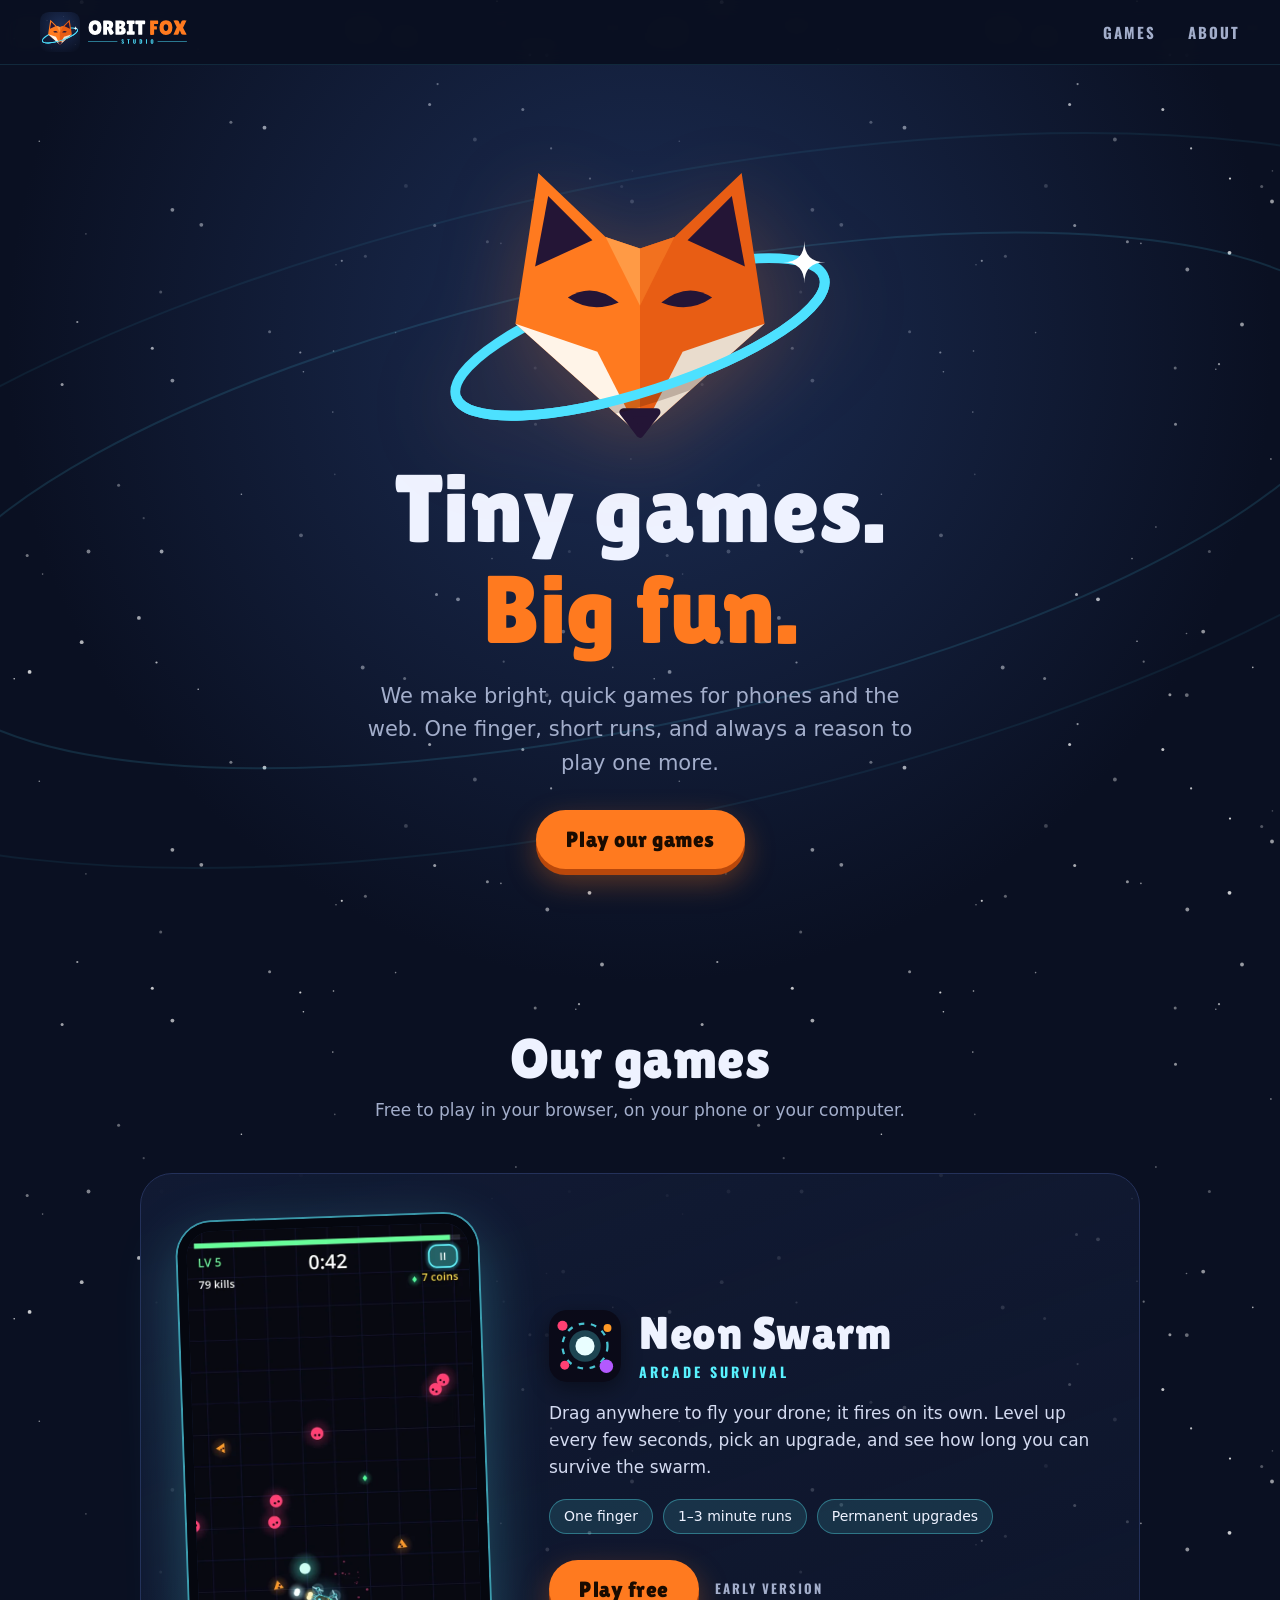
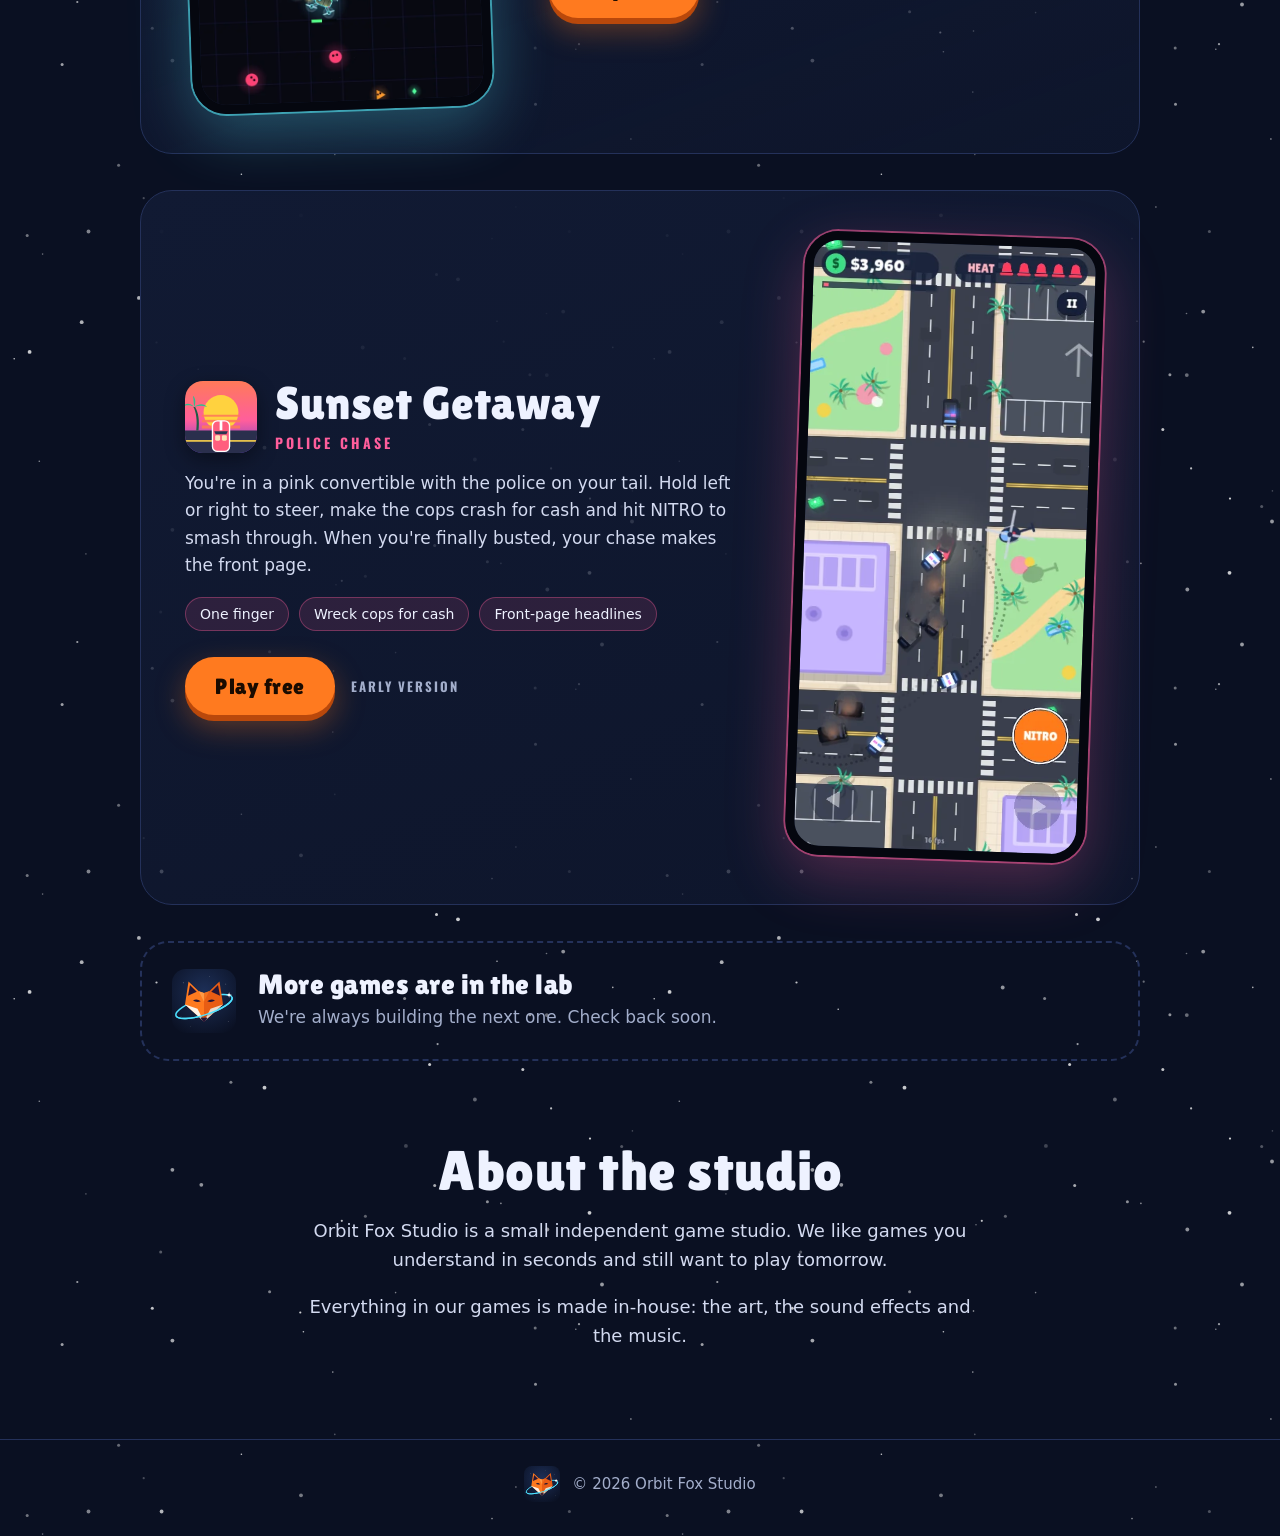
==== index.html @ 2073d0e7 "Publish studio site Co-Authored-By: Claude Opus 5.5 <noreply@anthropic.com>" ====
<!doctype html>
<html lang="en">
<head>
<meta charset="utf-8">
<meta name="viewport" content="width=device-width, initial-scale=1">
<title>Orbit Fox Studio · Quick, bright games you can play with one finger</title>
<meta name="description" content="Orbit Fox Studio makes quick, bright one-finger games for phones and the web. Play Neon Swarm and Sunset Getaway free in your browser.">
<meta name="theme-color" content="#0a1022">
<link rel="icon" href="assets/favicon.ico" sizes="16x16 32x32 48x48">
<link rel="apple-touch-icon" href="assets/apple-touch-icon.png">
<meta property="og:type" content="website">
<meta property="og:site_name" content="Orbit Fox Studio">
<meta property="og:title" content="Orbit Fox Studio">
<meta property="og:description" content="Quick, bright one-finger games. Play free in your browser.">
<meta property="og:url" content="https://orbitfoxstudio.github.io/">
<meta property="og:image" content="https://orbitfoxstudio.github.io/assets/og-banner.png">
<meta property="og:image:width" content="1280">
<meta property="og:image:height" content="640">
<meta name="twitter:card" content="summary_large_image">
<link rel="preload" href="assets/fonts/LilitaOne.woff2" as="font" type="font/woff2" crossorigin>
<link rel="stylesheet" href="style.css">
</head>
<body>

<header class="top">
  <a class="brand" href="#top" aria-label="Orbit Fox Studio home">
    <img src="assets/orbitfox-lockup-on-dark.svg" alt="Orbit Fox Studio" width="162" height="44">
  </a>
  <nav>
    <a href="#games">Games</a>
    <a href="#about">About</a>
  </nav>
</header>

<main id="top">
  <section class="hero">
    <svg class="orbits" viewBox="0 0 1200 700" preserveAspectRatio="xMidYMid slice" aria-hidden="true">
      <ellipse cx="600" cy="330" rx="560" ry="170" transform="rotate(-12 600 330)"/>
      <ellipse cx="600" cy="330" rx="720" ry="240" transform="rotate(-12 600 330)"/>
    </svg>
    <div class="hero-inner">
      <img class="hero-mark" src="assets/orbitfox-mark-on-dark.svg" alt="" width="488" height="360">
      <h1>Tiny games.<br><span>Big fun.</span></h1>
      <p class="lead">We make bright, quick games for phones and the web. One finger, short runs, and always a reason to play one more.</p>
      <a class="btn" href="#games">Play our games</a>
    </div>
  </section>

  <section id="games" class="games">
    <h2>Our games</h2>
    <p class="sub">Free to play in your browser, on your phone or your computer.</p>

    <article class="game" style="--accent:#59f2ff">
      <a class="phone" href="/neon-swarm/" aria-label="Play Neon Swarm">
        <img src="assets/games/neon-swarm.webp" alt="Neon Swarm: a small drone fighting a swarm of glowing pink enemies" width="640" height="1075" loading="lazy">
      </a>
      <div class="info">
        <div class="title-row">
          <img class="icon" src="assets/games/neon-swarm-icon.svg" alt="" width="72" height="72">
          <div>
            <h3>Neon Swarm</h3>
            <p class="genre">Arcade survival</p>
          </div>
        </div>
        <p>Drag anywhere to fly your drone; it fires on its own. Level up every few seconds, pick an upgrade, and see how long you can survive the swarm.</p>
        <ul class="facts">
          <li>One finger</li>
          <li>1–3 minute runs</li>
          <li>Permanent upgrades</li>
        </ul>
        <div class="actions">
          <a class="btn" href="/neon-swarm/">Play free</a>
          <span class="badge">Early version</span>
        </div>
      </div>
    </article>

    <article class="game flip" style="--accent:#ff5e9c">
      <a class="phone" href="/sunset-getaway/" aria-label="Play Sunset Getaway">
        <img src="assets/games/sunset-getaway.webp" alt="Sunset Getaway: a pink convertible chased by police cars through a sunny city" width="400" height="860" loading="lazy">
      </a>
      <div class="info">
        <div class="title-row">
          <img class="icon" src="assets/games/sunset-getaway-icon.svg" alt="" width="72" height="72">
          <div>
            <h3>Sunset Getaway</h3>
            <p class="genre">Police chase</p>
          </div>
        </div>
        <p>You're in a pink convertible with the police on your tail. Hold left or right to steer, make the cops crash for cash and hit NITRO to smash through. When you're finally busted, your chase makes the front page.</p>
        <ul class="facts">
          <li>One finger</li>
          <li>Wreck cops for cash</li>
          <li>Front-page headlines</li>
        </ul>
        <div class="actions">
          <a class="btn" href="/sunset-getaway/">Play free</a>
          <span class="badge">Early version</span>
        </div>
      </div>
    </article>

    <div class="lab">
      <img src="assets/orbitfox-icon-rounded.svg" alt="" width="64" height="64">
      <div>
        <h3>More games are in the lab</h3>
        <p>We're always building the next one. Check back soon.</p>
      </div>
    </div>
  </section>

  <section id="about" class="about">
    <h2>About the studio</h2>
    <p>Orbit Fox Studio is a small independent game studio. We like games you understand in seconds and still want to play tomorrow.</p>
    <p>Everything in our games is made in&#8209;house: the art, the sound effects and the music.</p>
  </section>
</main>

<footer>
  <img src="assets/orbitfox-icon-rounded.svg" alt="" width="36" height="36">
  <p>© 2026 Orbit Fox Studio</p>
</footer>

</body>
</html>
---- style.css ----
@font-face {
  font-family: "Lilita One";
  src: url(assets/fonts/LilitaOne.woff2) format("woff2");
  font-display: swap;
}
@font-face {
  font-family: "Oswald";
  src: url(assets/fonts/Oswald-Bold.woff2) format("woff2");
  font-weight: 700;
  font-display: swap;
}

:root {
  --space: #0a1022;
  --space-2: #1d2f57;
  --card: #111a33;
  --line: #24315a;
  --text: #eef2ff;
  --muted: #a3aecb;
  --orange: #ff7a1f;
  --cyan: #4de1ff;
  --display: "Lilita One", system-ui, sans-serif;
}

* { box-sizing: border-box; }
html { scroll-behavior: smooth; scroll-padding-top: 72px; }
body {
  margin: 0;
  background: var(--space) url(assets/stars.svg);
  color: var(--text);
  font: 17px/1.6 system-ui, -apple-system, "Segoe UI", Roboto, sans-serif;
  -webkit-font-smoothing: antialiased;
}
img { display: block; max-width: 100%; height: auto; }
a { color: inherit; }
h1, h2, h3 { font-family: var(--display); font-weight: 400; line-height: 1.05; margin: 0; letter-spacing: .5px; }

/* header */
.top {
  position: sticky; top: 0; z-index: 10;
  display: flex; align-items: center; justify-content: space-between;
  padding: 12px clamp(16px, 4vw, 40px);
  background: rgba(10, 16, 34, .82);
  backdrop-filter: blur(10px);
  border-bottom: 1px solid rgba(77, 225, 255, .12);
}
.brand img { height: 40px; width: auto; }
.top nav { display: flex; gap: clamp(14px, 3vw, 32px); }
.top nav a {
  font-family: "Oswald", sans-serif; font-weight: 700; text-transform: uppercase;
  letter-spacing: 2px; font-size: 15px; text-decoration: none; color: var(--muted);
}
.top nav a:hover { color: var(--cyan); }

/* hero */
.hero {
  position: relative; overflow: hidden;
  padding: clamp(40px, 8vw, 90px) 20px clamp(60px, 10vw, 120px);
  background: radial-gradient(ellipse at 50% 30%, rgba(29, 47, 87, .95), rgba(10, 16, 34, 0) 70%);
  text-align: center;
}
.orbits { position: absolute; inset: 0; width: 100%; height: 100%; }
.orbits ellipse { fill: none; stroke: var(--cyan); stroke-width: 1.5; opacity: .13; }
.orbits ellipse + ellipse { opacity: .07; }
.hero-inner { position: relative; max-width: 760px; margin: 0 auto; }
.hero-mark {
  width: min(400px, 82vw); margin: 0 auto 8px;
  filter: drop-shadow(0 18px 40px rgba(255, 122, 31, .25));
  animation: float 6s ease-in-out infinite;
}
@keyframes float { 50% { transform: translateY(-12px) rotate(-1deg); } }
h1 { font-size: clamp(52px, 10vw, 96px); }
h1 span { color: var(--orange); }
.lead { font-size: clamp(18px, 2.4vw, 21px); color: var(--muted); max-width: 560px; margin: 20px auto 30px; }

.btn {
  display: inline-block;
  font-family: var(--display); font-size: 22px; letter-spacing: .5px;
  color: #1a0b00; background: var(--orange);
  padding: 12px 30px 11px; border-radius: 999px; text-decoration: none;
  box-shadow: 0 6px 0 #b9480b, 0 12px 30px rgba(255, 122, 31, .35);
  transition: transform .12s, box-shadow .12s;
}
.btn:hover { transform: translateY(-2px); box-shadow: 0 8px 0 #b9480b, 0 16px 34px rgba(255, 122, 31, .45); }
.btn:active { transform: translateY(4px); box-shadow: 0 2px 0 #b9480b, 0 6px 16px rgba(255, 122, 31, .3); }

/* games */
.games, .about { max-width: 1040px; margin: 0 auto; padding: 40px 20px; }
.games > h2, .about > h2 { font-size: clamp(38px, 6vw, 56px); text-align: center; }
.sub { text-align: center; color: var(--muted); margin: 10px 0 48px; }

.game {
  display: grid; grid-template-columns: 300px 1fr; gap: clamp(28px, 5vw, 64px); align-items: center;
  background: linear-gradient(160deg, var(--card), rgba(17, 26, 51, .55));
  border: 1px solid var(--line); border-radius: 32px;
  padding: clamp(22px, 4vw, 44px);
  margin-bottom: 36px;
}
.game.flip { grid-template-columns: 1fr 300px; }
.game.flip .phone { order: 2; }
.phone {
  display: block; border-radius: 34px; overflow: hidden;
  border: 9px solid #05070f;
  box-shadow: 0 0 0 2px color-mix(in srgb, var(--accent) 55%, transparent),
              0 20px 60px color-mix(in srgb, var(--accent) 28%, transparent);
  transform: rotate(-2deg);
  transition: transform .25s;
}
.game.flip .phone { transform: rotate(2deg); }
.game .phone:hover { transform: rotate(0) scale(1.02); }
.title-row { display: flex; align-items: center; gap: 18px; margin-bottom: 16px; }
.icon { width: 72px; height: 72px; border-radius: 18px; box-shadow: 0 6px 20px rgba(0, 0, 0, .4); }
.game h3 { font-size: clamp(34px, 4.5vw, 46px); }
.genre {
  margin: 4px 0 0; color: var(--accent);
  font-family: "Oswald", sans-serif; font-weight: 700; text-transform: uppercase; letter-spacing: 3px; font-size: 14px;
}
.info > p { color: #d3daf0; margin: 0 0 18px; }
.facts { list-style: none; padding: 0; margin: 0 0 26px; display: flex; flex-wrap: wrap; gap: 10px; }
.facts li {
  font-size: 14px; padding: 5px 14px; border-radius: 999px;
  background: color-mix(in srgb, var(--accent) 12%, transparent);
  border: 1px solid color-mix(in srgb, var(--accent) 35%, transparent);
}
.actions { display: flex; align-items: center; gap: 16px; flex-wrap: wrap; }
.badge {
  font-family: "Oswald", sans-serif; font-weight: 700; font-size: 13px;
  text-transform: uppercase; letter-spacing: 2px; color: var(--muted);
}

.lab {
  display: flex; align-items: center; gap: 22px;
  border: 2px dashed var(--line); border-radius: 28px; padding: 26px 30px;
}
.lab h3 { font-size: 28px; }
.lab p { margin: 4px 0 0; color: var(--muted); }

/* about */
.about { max-width: 720px; text-align: center; padding-bottom: 70px; }
.about p { color: #d3daf0; font-size: 18px; }
.about h2 { margin-bottom: 18px; }

footer {
  display: flex; align-items: center; justify-content: center; gap: 12px;
  padding: 26px 20px 34px; border-top: 1px solid var(--line); color: var(--muted); font-size: 15px;
}
footer p { margin: 0; }

@media (max-width: 760px) {
  .game, .game.flip { grid-template-columns: 1fr; text-align: left; }
  .game.flip .phone { order: 0; }
  .phone { width: min(250px, 70vw); margin: 0 auto 6px; }
  .brand img { height: 34px; }
}

@media (prefers-reduced-motion: reduce) {
  html { scroll-behavior: auto; }
  .hero-mark { animation: none; }
  .phone, .btn { transition: none; }
}
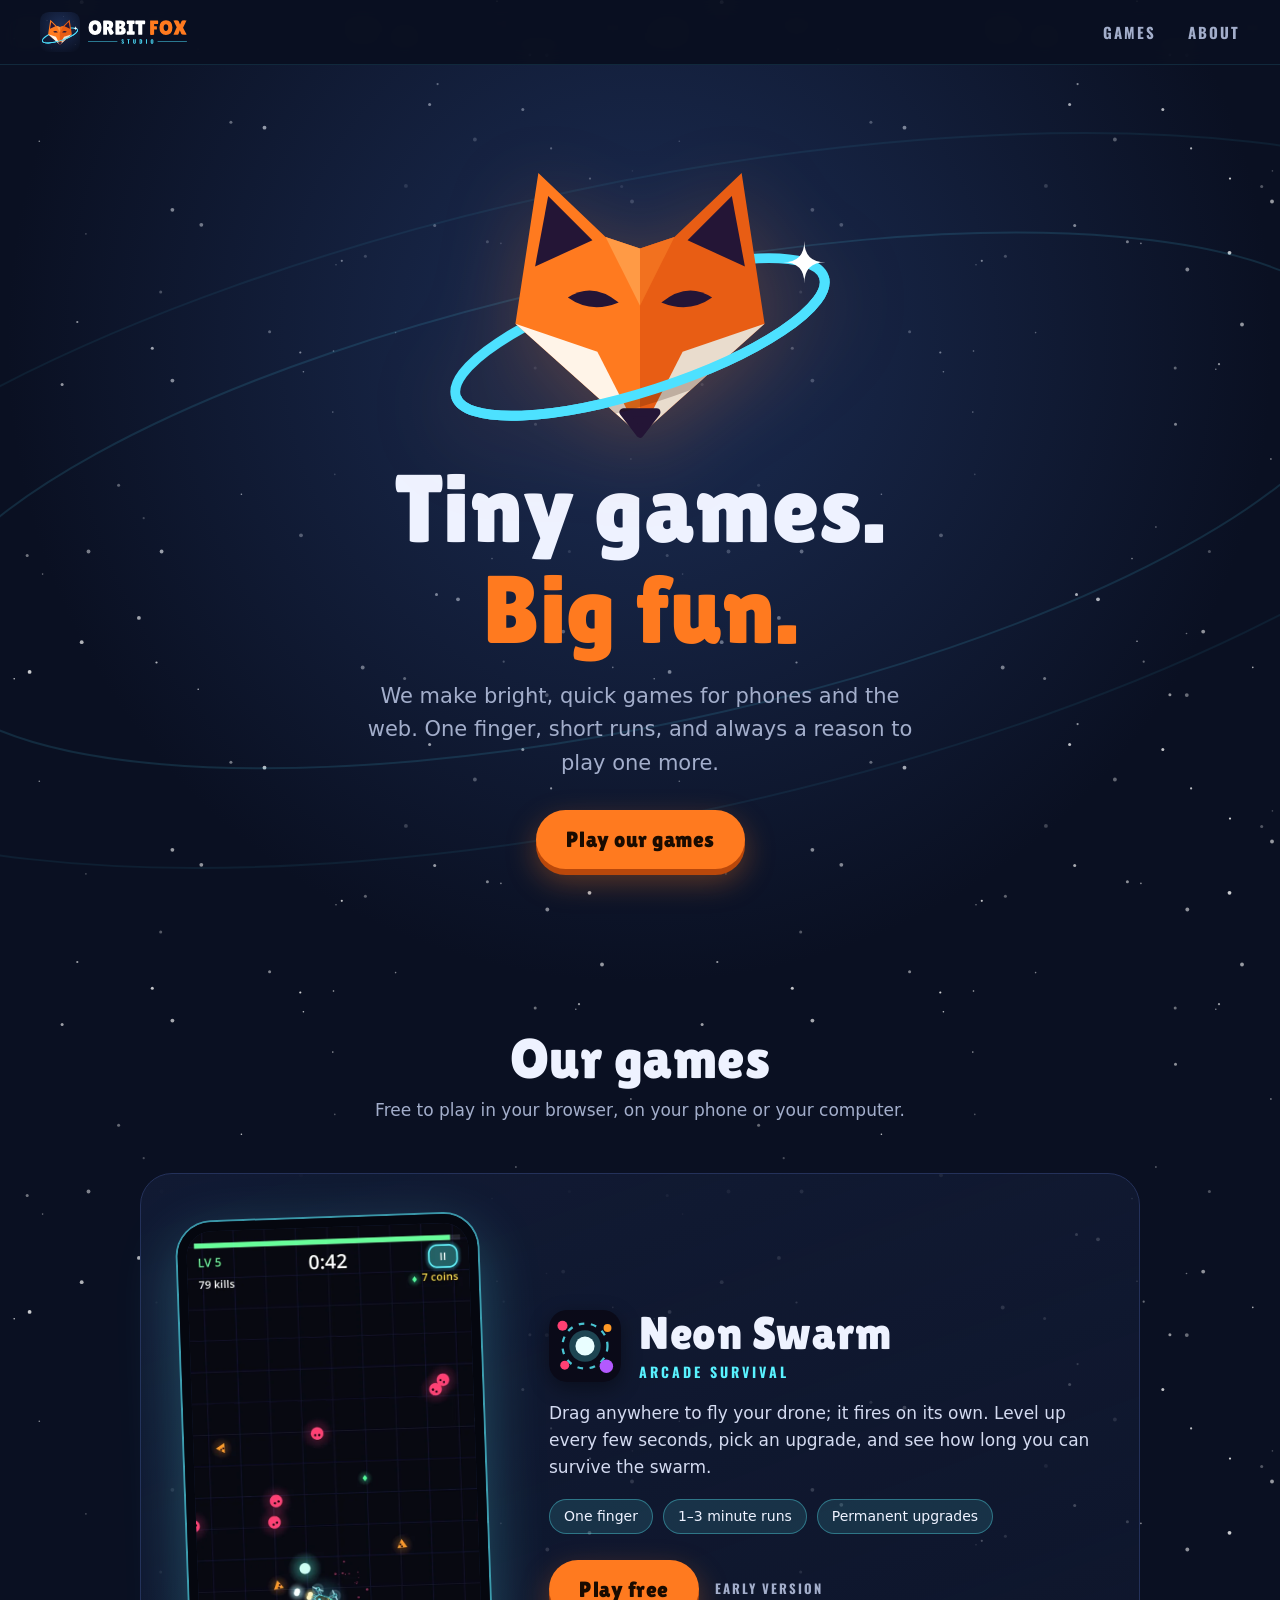
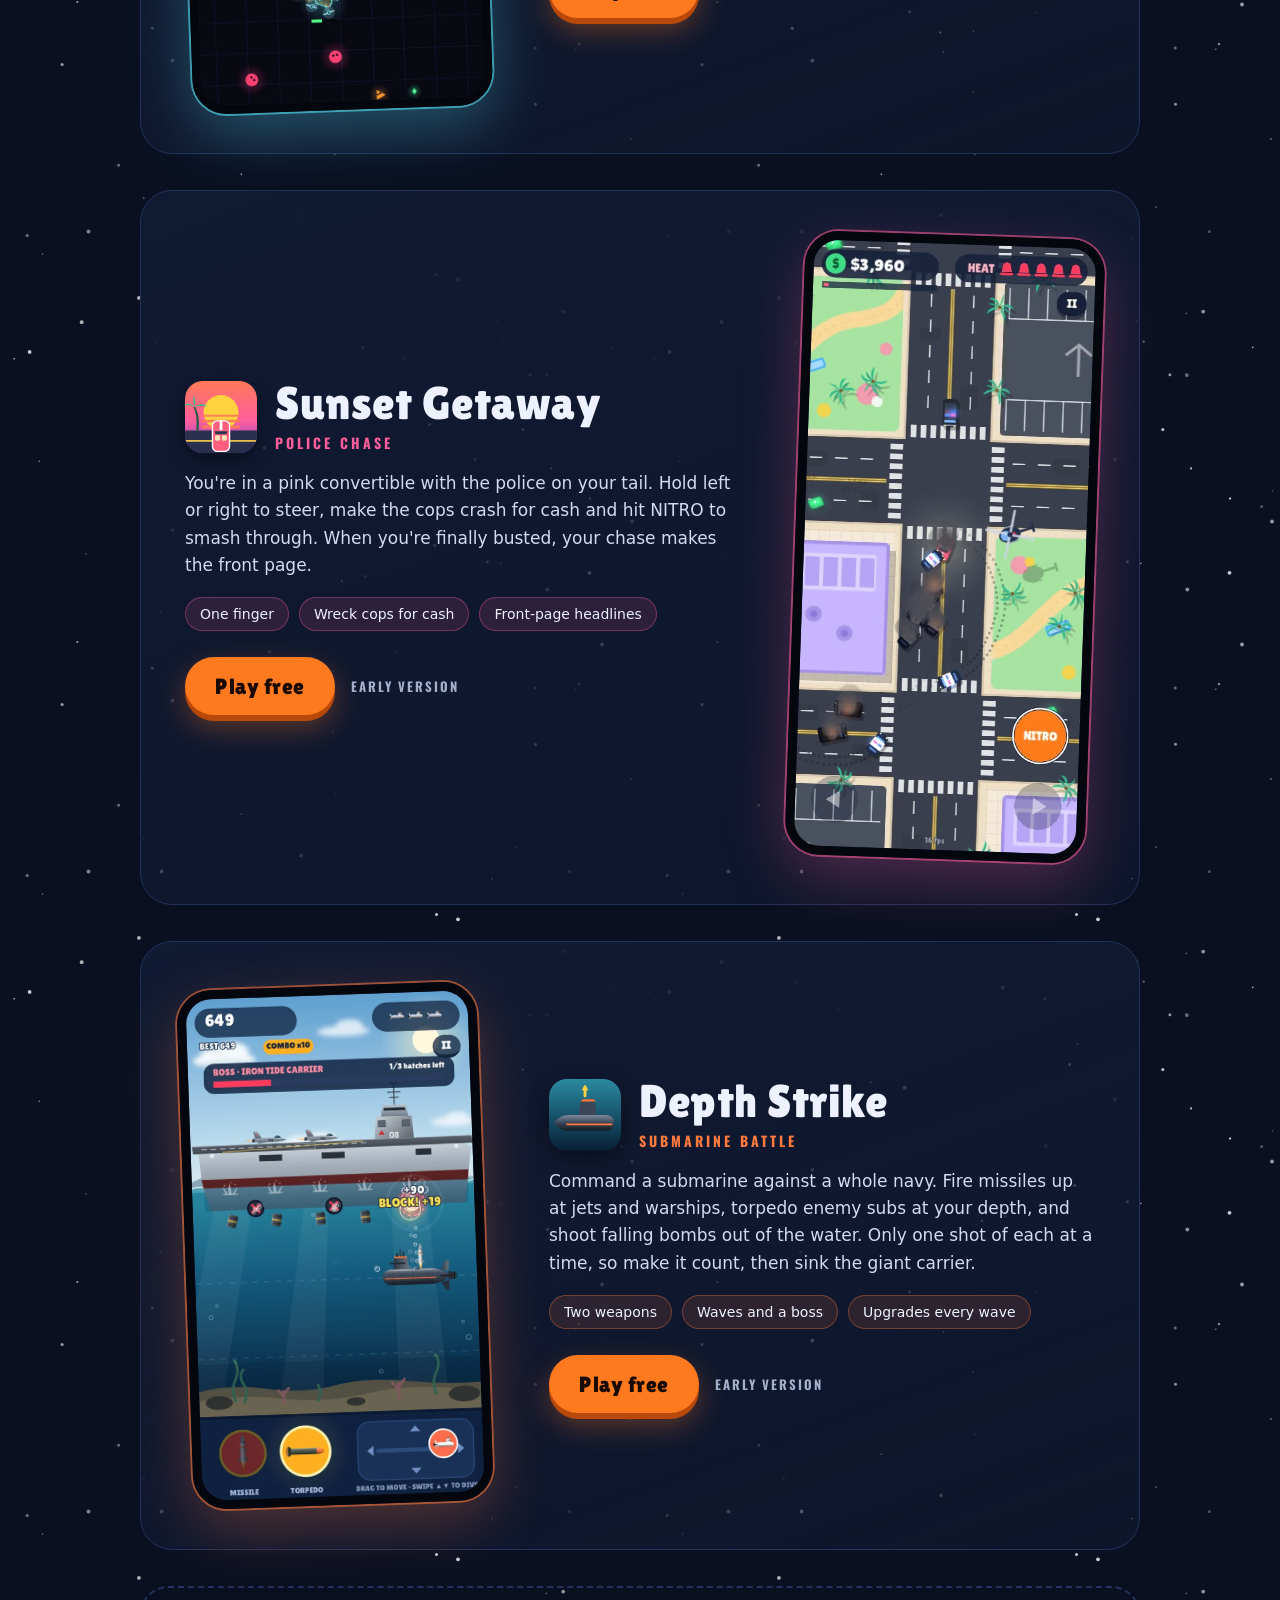
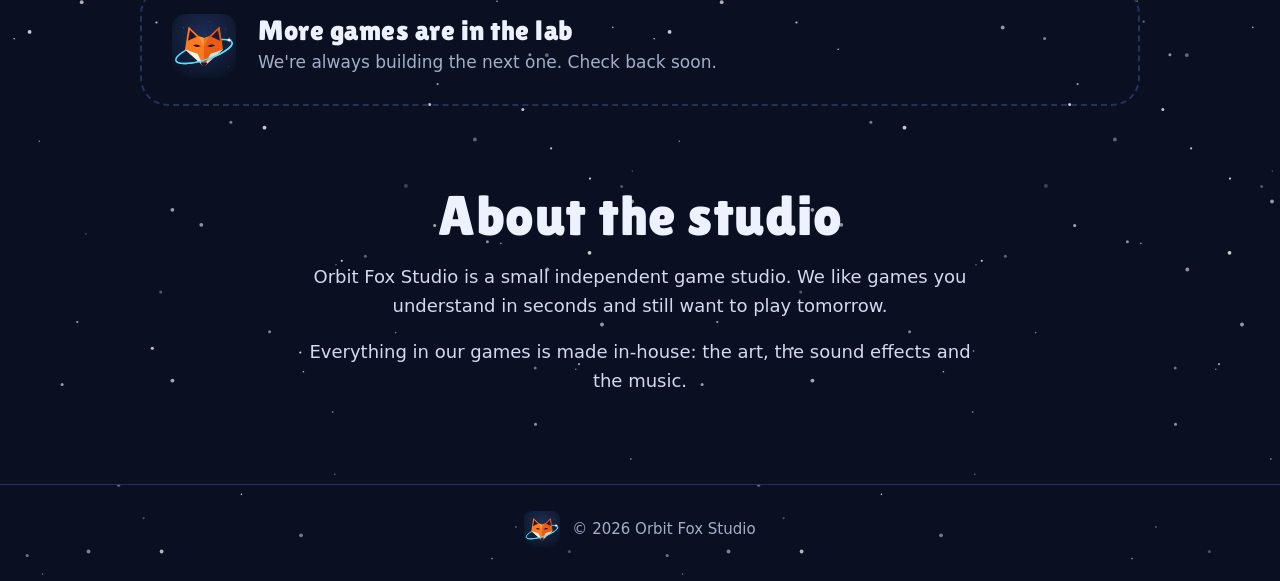
==== commit a4bd6c90: "Publish studio site Co-Authored-By: Claude Opus 5.5 <noreply@anthropic.com>" ====
--- a/index.html
+++ b/index.html
@@ -6,6 +6,7 @@
 <title>Orbit Fox Studio · Quick, bright games you can play with one finger</title>
 <meta name="description" content="Orbit Fox Studio makes quick, bright one-finger games for phones and the web. Play Neon Swarm and Sunset Getaway free in your browser.">
 <meta name="theme-color" content="#0a1022">
+<link rel="canonical" href="https://orbitfoxstudio.github.io/">
 <link rel="icon" href="assets/favicon.ico" sizes="16x16 32x32 48x48">
 <link rel="apple-touch-icon" href="assets/apple-touch-icon.png">
 <meta property="og:type" content="website">
@@ -17,6 +18,29 @@
 <meta property="og:image:width" content="1280">
 <meta property="og:image:height" content="640">
 <meta name="twitter:card" content="summary_large_image">
+<script type="application/ld+json">
+{
+  "@context": "https://schema.org",
+  "@graph": [
+    {
+      "@type": "Organization",
+      "@id": "https://orbitfoxstudio.github.io/#organization",
+      "name": "Orbit Fox Studio",
+      "url": "https://orbitfoxstudio.github.io/",
+      "logo": "https://orbitfoxstudio.github.io/assets/orbitfox-logo-512.png",
+      "description": "A small independent game studio making quick, bright one-finger games for phones and the web.",
+      "sameAs": ["https://github.com/orbitfoxstudio"]
+    },
+    {
+      "@type": "WebSite",
+      "@id": "https://orbitfoxstudio.github.io/#website",
+      "name": "Orbit Fox Studio",
+      "url": "https://orbitfoxstudio.github.io/",
+      "publisher": {"@id": "https://orbitfoxstudio.github.io/#organization"}
+    }
+  ]
+}
+</script>
 <link rel="preload" href="assets/fonts/LilitaOne.woff2" as="font" type="font/woff2" crossorigin>
 <link rel="stylesheet" href="style.css">
 </head>
@@ -100,6 +124,31 @@
       </div>
     </article>
 
+    <article class="game" style="--accent:#ff7a3d">
+      <a class="phone" href="/depth-strike/" aria-label="Play Depth Strike">
+        <img src="assets/games/depth-strike.webp" alt="Depth Strike: a submarine firing missiles up at an enemy aircraft carrier" width="640" height="1138" loading="lazy">
+      </a>
+      <div class="info">
+        <div class="title-row">
+          <img class="icon" src="assets/games/depth-strike-icon.svg" alt="" width="72" height="72">
+          <div>
+            <h3>Depth Strike</h3>
+            <p class="genre">Submarine battle</p>
+          </div>
+        </div>
+        <p>Command a submarine against a whole navy. Fire missiles up at jets and warships, torpedo enemy subs at your depth, and shoot falling bombs out of the water. Only one shot of each at a time, so make it count, then sink the giant carrier.</p>
+        <ul class="facts">
+          <li>Two weapons</li>
+          <li>Waves and a boss</li>
+          <li>Upgrades every wave</li>
+        </ul>
+        <div class="actions">
+          <a class="btn" href="/depth-strike/">Play free</a>
+          <span class="badge">Early version</span>
+        </div>
+      </div>
+    </article>
+
     <div class="lab">
       <img src="assets/orbitfox-icon-rounded.svg" alt="" width="64" height="64">
       <div>
